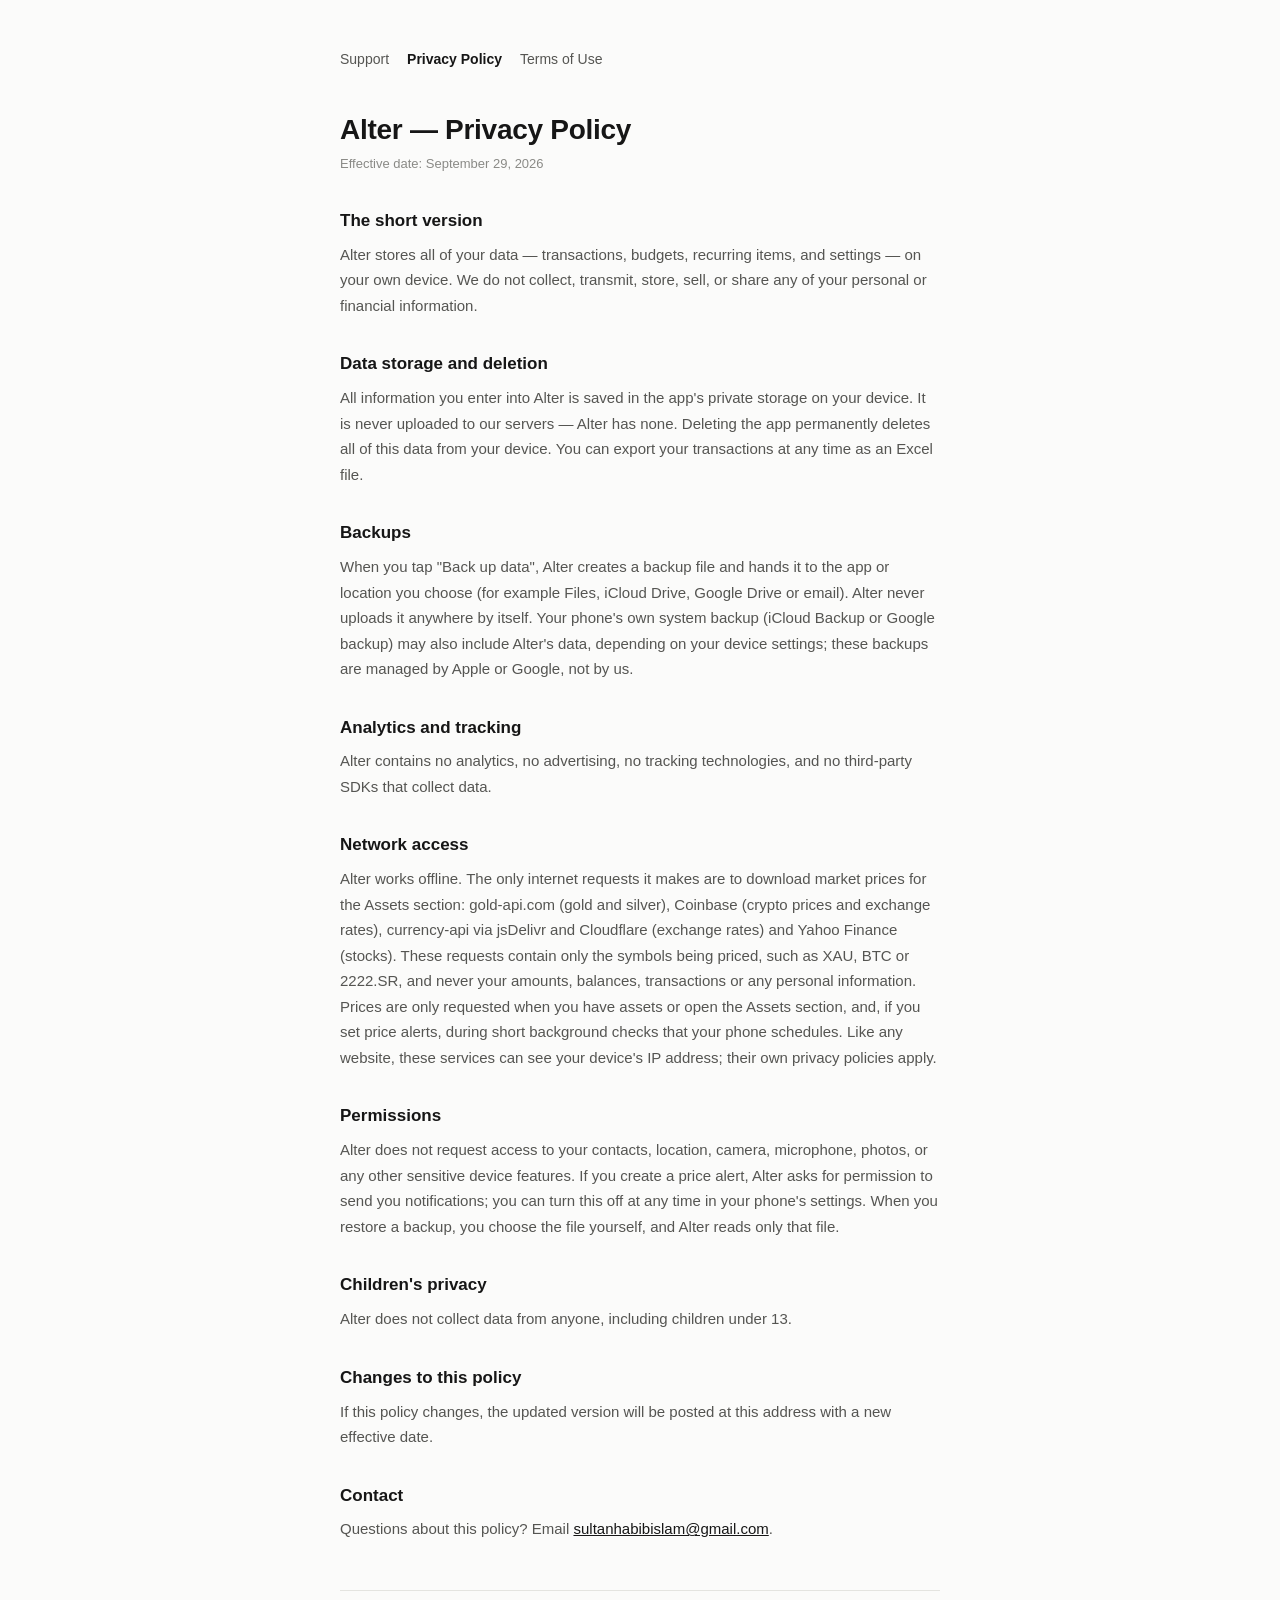
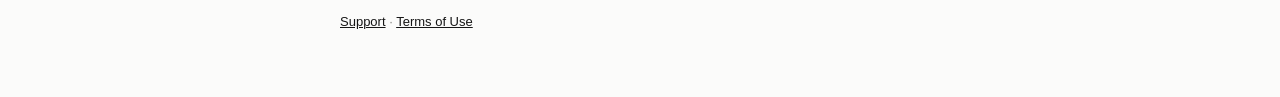
==== privacy.html @ 64a914fd "Add files via upload" ====
<!DOCTYPE html>
<html lang="en">
<head>
  <meta charset="UTF-8" />
  <meta name="viewport" content="width=device-width, initial-scale=1" />
  <title>Alter — Privacy Policy</title>
  <meta name="description" content="Privacy policy for Alter, the minimalist budget tracker." />
  <link rel="icon" href="icon.png" />
  <link rel="stylesheet" href="style.css" />
</head>
<body>
<main>
  <nav>
    <a href="index.html">Support</a>
    <a href="privacy.html" aria-current="page">Privacy Policy</a>
    <a href="terms.html">Terms of Use</a>
  </nav>

  <h1>Alter — Privacy Policy</h1>
  <p class="meta">Effective date: September 29, 2026</p>

  <h2>The short version</h2>
  <p>Alter stores all of your data — transactions, budgets, recurring items, and settings — on your own device. We do not collect, transmit, store, sell, or share any of your personal or financial information.</p>

  <h2>Data storage and deletion</h2>
  <p>All information you enter into Alter is saved in the app's private storage on your device. It is never uploaded to our servers — Alter has none. Deleting the app permanently deletes all of this data from your device. You can export your transactions at any time as an Excel file.</p>

  <h2>Backups</h2>
  <p>When you tap "Back up data", Alter creates a backup file and hands it to the app or location you choose (for example Files, iCloud Drive, Google Drive or email). Alter never uploads it anywhere by itself. Your phone's own system backup (iCloud Backup or Google backup) may also include Alter's data, depending on your device settings; these backups are managed by Apple or Google, not by us.</p>

  <h2>Analytics and tracking</h2>
  <p>Alter contains no analytics, no advertising, no tracking technologies, and no third-party SDKs that collect data.</p>

  <h2>Network access</h2>
  <p>Alter works offline. The only internet requests it makes are to download market prices for the Assets section: gold-api.com (gold and silver), Coinbase (crypto prices and exchange rates), currency-api via jsDelivr and Cloudflare (exchange rates) and Yahoo Finance (stocks). These requests contain only the symbols being priced, such as XAU, BTC or 2222.SR, and never your amounts, balances, transactions or any personal information. Prices are only requested when you have assets or open the Assets section, and, if you set price alerts, during short background checks that your phone schedules. Like any website, these services can see your device's IP address; their own privacy policies apply.</p>

  <h2>Permissions</h2>
  <p>Alter does not request access to your contacts, location, camera, microphone, photos, or any other sensitive device features. If you create a price alert, Alter asks for permission to send you notifications; you can turn this off at any time in your phone's settings. When you restore a backup, you choose the file yourself, and Alter reads only that file.</p>

  <h2>Children's privacy</h2>
  <p>Alter does not collect data from anyone, including children under 13.</p>

  <h2>Changes to this policy</h2>
  <p>If this policy changes, the updated version will be posted at this address with a new effective date.</p>

  <h2>Contact</h2>
  <p>Questions about this policy? Email <a href="mailto:sultanhabibislam@gmail.com">sultanhabibislam@gmail.com</a>.</p>

  <footer>
    <a href="index.html">Support</a> · <a href="terms.html">Terms of Use</a>
  </footer>
</main>
</body>
</html>
---- style.css ----
:root {
  --bg: #fbfbfa;
  --text: #161616;
  --sub: #555552;
  --muted: #8a8a86;
  --border: #e4e4e0;
  --card: #ffffff;
}
@media (prefers-color-scheme: dark) {
  :root {
    --bg: #101010;
    --text: #f2f2f0;
    --sub: #b8b8b4;
    --muted: #85857f;
    --border: #2a2a28;
    --card: #181818;
  }
}
* { box-sizing: border-box; }
html, body { margin: 0; background: var(--bg); color: var(--text); }
body {
  font-family: -apple-system, BlinkMacSystemFont, 'SF Pro Text', 'Segoe UI', 'Noto Sans Arabic', Tahoma, sans-serif;
  line-height: 1.7;
  -webkit-font-smoothing: antialiased;
}
main { max-width: 640px; margin: 0 auto; padding: 48px 20px 64px; }
nav { display: flex; gap: 18px; font-size: 14px; margin-bottom: 40px; flex-wrap: wrap; }
nav a { color: var(--sub); text-decoration: none; }
nav a[aria-current="page"] { color: var(--text); font-weight: 600; }
h1 { font-size: 28px; font-weight: 600; line-height: 1.25; margin: 0 0 6px; letter-spacing: -0.01em; }
h2 { font-size: 17px; font-weight: 600; margin: 32px 0 6px; }
p, li { color: var(--sub); font-size: 15px; }
p { margin: 0 0 10px; }
.meta { color: var(--muted); font-size: 13px; margin-bottom: 28px; }
a { color: var(--text); }
.card { background: var(--card); border: 1px solid var(--border); border-radius: 14px; padding: 18px 20px; margin: 24px 0; }
.card p { margin: 0; }
footer { margin-top: 48px; padding-top: 20px; border-top: 1px solid var(--border); color: var(--muted); font-size: 13px; }
[dir="rtl"] { text-align: right; }
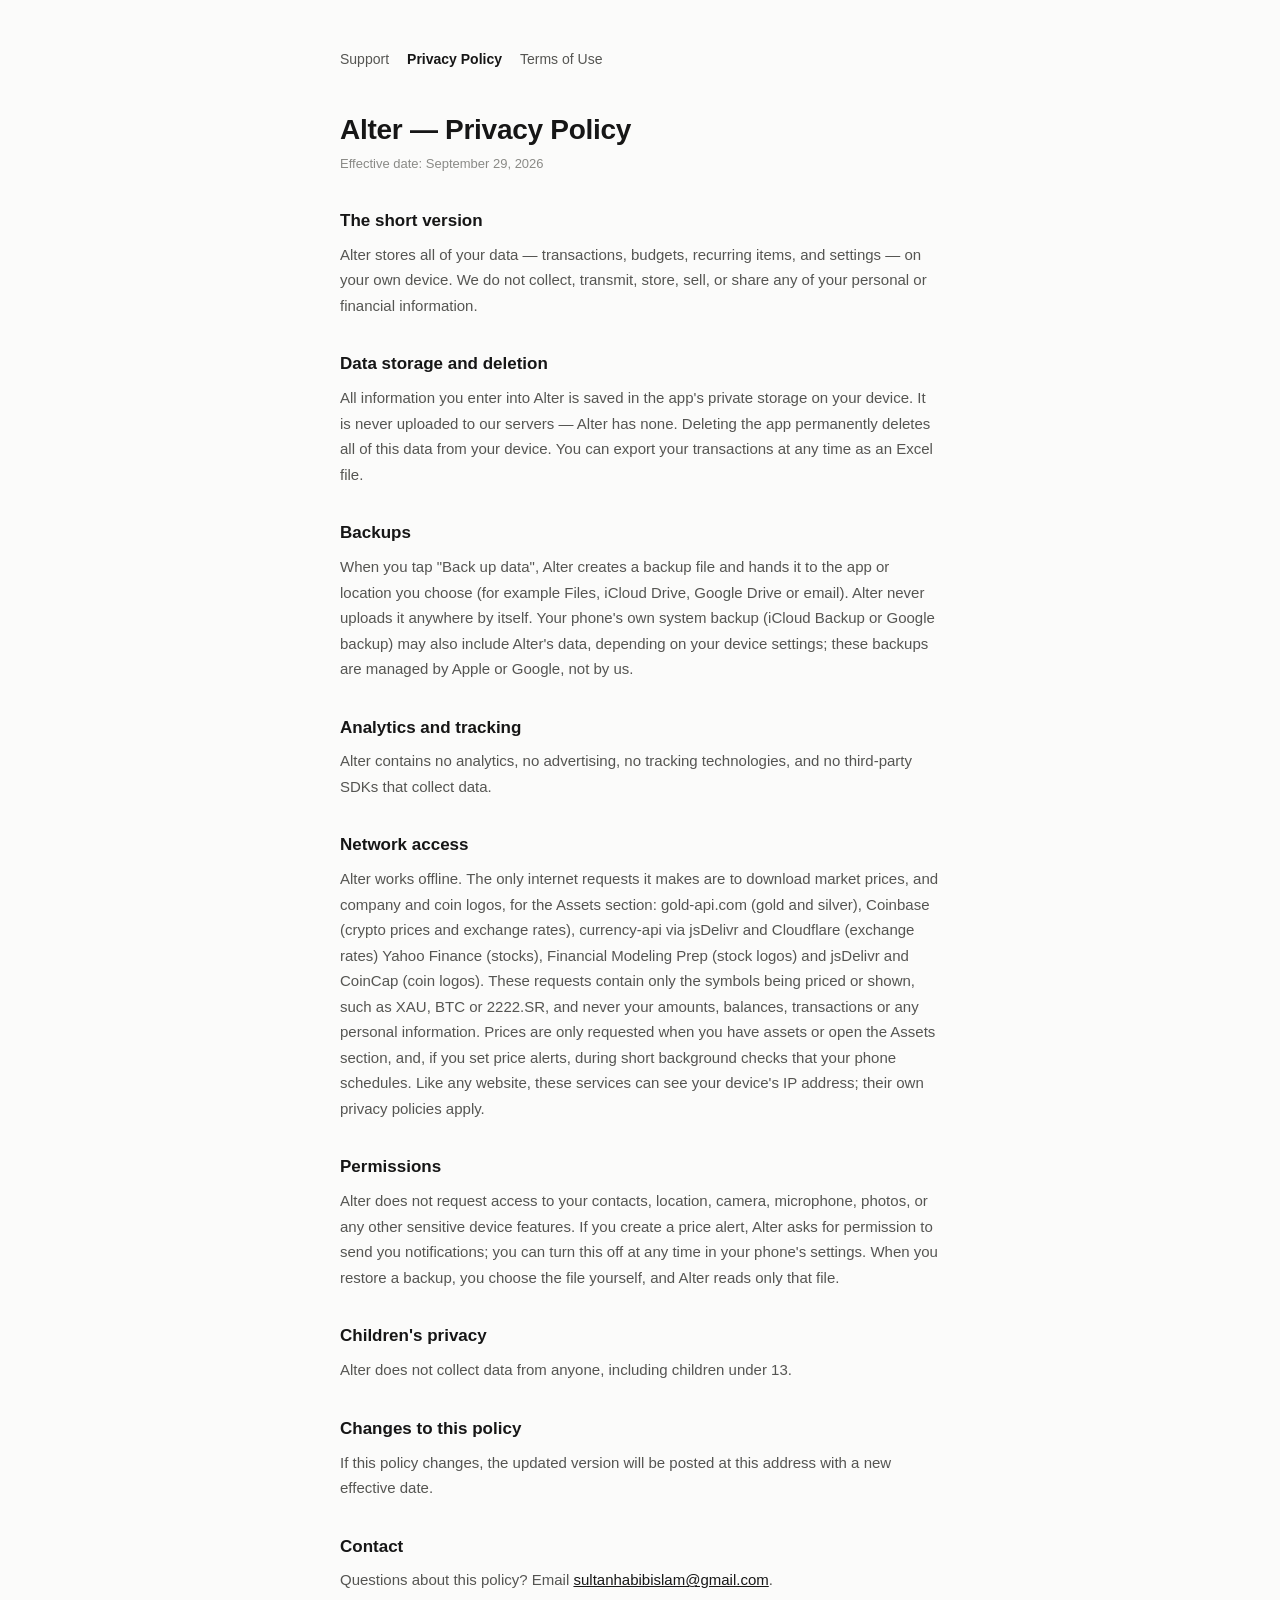
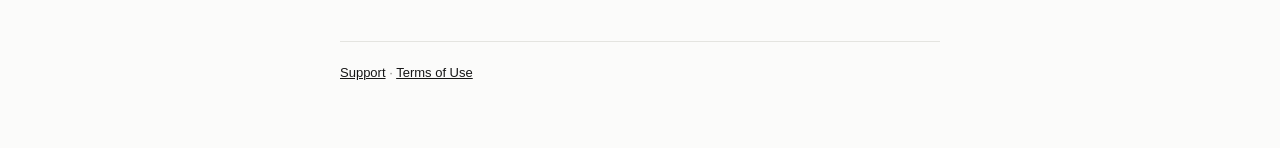
==== commit 344e61dd: "Add files via upload" ====
--- a/privacy.html
+++ b/privacy.html
@@ -1,54 +1,54 @@
-<!DOCTYPE html>
-<html lang="en">
-<head>
-  <meta charset="UTF-8" />
-  <meta name="viewport" content="width=device-width, initial-scale=1" />
-  <title>Alter — Privacy Policy</title>
-  <meta name="description" content="Privacy policy for Alter, the minimalist budget tracker." />
-  <link rel="icon" href="icon.png" />
-  <link rel="stylesheet" href="style.css" />
-</head>
-<body>
-<main>
-  <nav>
-    <a href="index.html">Support</a>
-    <a href="privacy.html" aria-current="page">Privacy Policy</a>
-    <a href="terms.html">Terms of Use</a>
-  </nav>
-
-  <h1>Alter — Privacy Policy</h1>
-  <p class="meta">Effective date: September 29, 2026</p>
-
-  <h2>The short version</h2>
-  <p>Alter stores all of your data — transactions, budgets, recurring items, and settings — on your own device. We do not collect, transmit, store, sell, or share any of your personal or financial information.</p>
-
-  <h2>Data storage and deletion</h2>
-  <p>All information you enter into Alter is saved in the app's private storage on your device. It is never uploaded to our servers — Alter has none. Deleting the app permanently deletes all of this data from your device. You can export your transactions at any time as an Excel file.</p>
-
-  <h2>Backups</h2>
-  <p>When you tap "Back up data", Alter creates a backup file and hands it to the app or location you choose (for example Files, iCloud Drive, Google Drive or email). Alter never uploads it anywhere by itself. Your phone's own system backup (iCloud Backup or Google backup) may also include Alter's data, depending on your device settings; these backups are managed by Apple or Google, not by us.</p>
-
-  <h2>Analytics and tracking</h2>
-  <p>Alter contains no analytics, no advertising, no tracking technologies, and no third-party SDKs that collect data.</p>
-
-  <h2>Network access</h2>
-  <p>Alter works offline. The only internet requests it makes are to download market prices for the Assets section: gold-api.com (gold and silver), Coinbase (crypto prices and exchange rates), currency-api via jsDelivr and Cloudflare (exchange rates) and Yahoo Finance (stocks). These requests contain only the symbols being priced, such as XAU, BTC or 2222.SR, and never your amounts, balances, transactions or any personal information. Prices are only requested when you have assets or open the Assets section, and, if you set price alerts, during short background checks that your phone schedules. Like any website, these services can see your device's IP address; their own privacy policies apply.</p>
-
-  <h2>Permissions</h2>
-  <p>Alter does not request access to your contacts, location, camera, microphone, photos, or any other sensitive device features. If you create a price alert, Alter asks for permission to send you notifications; you can turn this off at any time in your phone's settings. When you restore a backup, you choose the file yourself, and Alter reads only that file.</p>
-
-  <h2>Children's privacy</h2>
-  <p>Alter does not collect data from anyone, including children under 13.</p>
-
-  <h2>Changes to this policy</h2>
-  <p>If this policy changes, the updated version will be posted at this address with a new effective date.</p>
-
-  <h2>Contact</h2>
-  <p>Questions about this policy? Email <a href="mailto:sultanhabibislam@gmail.com">sultanhabibislam@gmail.com</a>.</p>
-
-  <footer>
-    <a href="index.html">Support</a> · <a href="terms.html">Terms of Use</a>
-  </footer>
-</main>
-</body>
-</html>
+<!DOCTYPE html>
+<html lang="en">
+<head>
+  <meta charset="UTF-8" />
+  <meta name="viewport" content="width=device-width, initial-scale=1" />
+  <title>Alter — Privacy Policy</title>
+  <meta name="description" content="Privacy policy for Alter, the minimalist budget tracker." />
+  <link rel="icon" href="icon.png" />
+  <link rel="stylesheet" href="style.css" />
+</head>
+<body>
+<main>
+  <nav>
+    <a href="index.html">Support</a>
+    <a href="privacy.html" aria-current="page">Privacy Policy</a>
+    <a href="terms.html">Terms of Use</a>
+  </nav>
+
+  <h1>Alter — Privacy Policy</h1>
+  <p class="meta">Effective date: September 29, 2026</p>
+
+  <h2>The short version</h2>
+  <p>Alter stores all of your data — transactions, budgets, recurring items, and settings — on your own device. We do not collect, transmit, store, sell, or share any of your personal or financial information.</p>
+
+  <h2>Data storage and deletion</h2>
+  <p>All information you enter into Alter is saved in the app's private storage on your device. It is never uploaded to our servers — Alter has none. Deleting the app permanently deletes all of this data from your device. You can export your transactions at any time as an Excel file.</p>
+
+  <h2>Backups</h2>
+  <p>When you tap "Back up data", Alter creates a backup file and hands it to the app or location you choose (for example Files, iCloud Drive, Google Drive or email). Alter never uploads it anywhere by itself. Your phone's own system backup (iCloud Backup or Google backup) may also include Alter's data, depending on your device settings; these backups are managed by Apple or Google, not by us.</p>
+
+  <h2>Analytics and tracking</h2>
+  <p>Alter contains no analytics, no advertising, no tracking technologies, and no third-party SDKs that collect data.</p>
+
+  <h2>Network access</h2>
+  <p>Alter works offline. The only internet requests it makes are to download market prices, and company and coin logos, for the Assets section: gold-api.com (gold and silver), Coinbase (crypto prices and exchange rates), currency-api via jsDelivr and Cloudflare (exchange rates) Yahoo Finance (stocks), Financial Modeling Prep (stock logos) and jsDelivr and CoinCap (coin logos). These requests contain only the symbols being priced or shown, such as XAU, BTC or 2222.SR, and never your amounts, balances, transactions or any personal information. Prices are only requested when you have assets or open the Assets section, and, if you set price alerts, during short background checks that your phone schedules. Like any website, these services can see your device's IP address; their own privacy policies apply.</p>
+
+  <h2>Permissions</h2>
+  <p>Alter does not request access to your contacts, location, camera, microphone, photos, or any other sensitive device features. If you create a price alert, Alter asks for permission to send you notifications; you can turn this off at any time in your phone's settings. When you restore a backup, you choose the file yourself, and Alter reads only that file.</p>
+
+  <h2>Children's privacy</h2>
+  <p>Alter does not collect data from anyone, including children under 13.</p>
+
+  <h2>Changes to this policy</h2>
+  <p>If this policy changes, the updated version will be posted at this address with a new effective date.</p>
+
+  <h2>Contact</h2>
+  <p>Questions about this policy? Email <a href="mailto:sultanhabibislam@gmail.com">sultanhabibislam@gmail.com</a>.</p>
+
+  <footer>
+    <a href="index.html">Support</a> · <a href="terms.html">Terms of Use</a>
+  </footer>
+</main>
+</body>
+</html>
